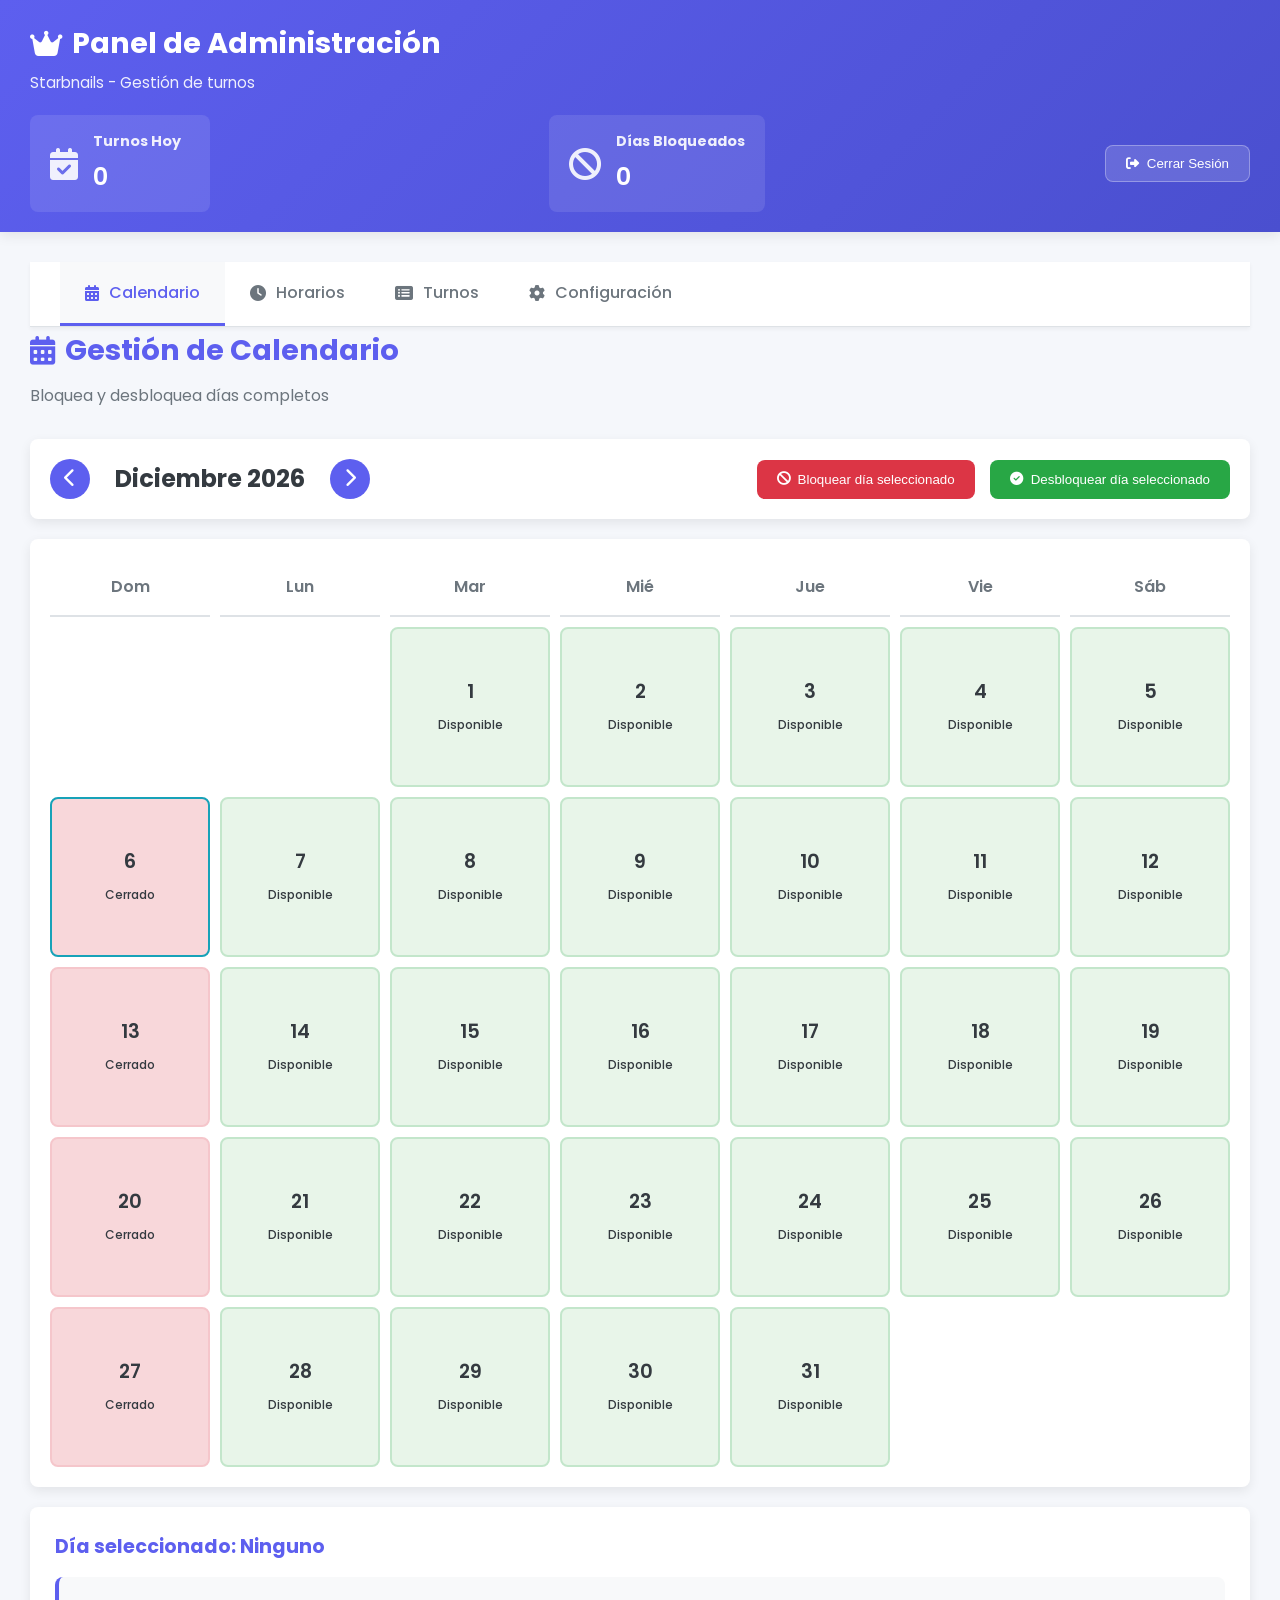
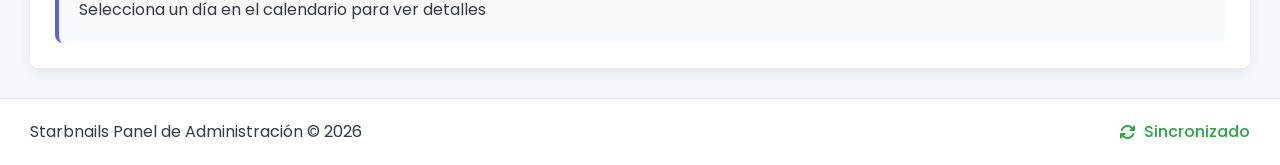
==== StarBnails/admin/admin.html @ 7f87d4b9 "Add files via upload" ====
<!DOCTYPE html>
<html lang="es">
<head>
    <meta charset="UTF-8">
    <meta name="viewport" content="width=device-width, initial-scale=1.0">
    <title>Starbnails - Panel de Administración</title>
    <link rel="stylesheet" href="admin.css">
    <link rel="stylesheet" href="https://cdnjs.cloudflare.com/ajax/libs/font-awesome/6.4.0/css/all.min.css">
    <link href="https://fonts.googleapis.com/css2?family=Poppins:wght@300;400;500;600;700&display=swap" rel="stylesheet">
</head>
<body>
    <div class="admin-container">
        <!-- Header del Panel Admin -->
        <header class="admin-header">
            <div class="admin-logo">
                <h1><i class="fas fa-crown"></i> Panel de Administración</h1>
                <p>Starbnails - Gestión de turnos</p>
            </div>
            <div class="admin-info">
                <div class="info-card">
                    <i class="fas fa-calendar-check"></i>
                    <div>
                        <h4>Turnos Hoy</h4>
                        <p id="today-bookings">0</p>
                    </div>
                </div>
                <div class="info-card">
                    <i class="fas fa-ban"></i>
                    <div>
                        <h4>Días Bloqueados</h4>
                        <p id="blocked-days-count">0</p>
                    </div>
                </div>
                <button id="logout-btn" class="btn-logout">
                    <i class="fas fa-sign-out-alt"></i> Cerrar Sesión
                </button>
            </div>
        </header>

        <!-- Contenido Principal -->
        <main class="admin-main">
            <!-- Navegación -->
            <nav class="admin-nav">
                <ul>
                    <li><a href="#calendar-section" class="nav-link active" data-section="calendar"><i class="fas fa-calendar-alt"></i> Calendario</a></li>
                    <li><a href="#hours-section" class="nav-link" data-section="hours"><i class="fas fa-clock"></i> Horarios</a></li>
                    <li><a href="#bookings-section" class="nav-link" data-section="bookings"><i class="fas fa-list-alt"></i> Turnos</a></li>
                    <li><a href="#settings-section" class="nav-link" data-section="settings"><i class="fas fa-cog"></i> Configuración</a></li>
                </ul>
            </nav>

            <!-- Sección del Calendario -->
            <section id="calendar-section" class="admin-section active">
                <div class="section-header">
                    <h2><i class="fas fa-calendar-alt"></i> Gestión de Calendario</h2>
                    <p>Bloquea y desbloquea días completos</p>
                </div>
                
                <div class="calendar-admin-controls">
                    <div class="month-navigation">
                        <button id="admin-prev-month"><i class="fas fa-chevron-left"></i></button>
                        <h3 id="admin-current-month">Mes actual</h3>
                        <button id="admin-next-month"><i class="fas fa-chevron-right"></i></button>
                    </div>
                    <div class="calendar-actions">
                        <button id="block-day-btn" class="btn-action btn-danger">
                            <i class="fas fa-ban"></i> Bloquear día seleccionado
                        </button>
                        <button id="unblock-day-btn" class="btn-action btn-success">
                            <i class="fas fa-check-circle"></i> Desbloquear día seleccionado
                        </button>
                    </div>
                </div>
                
                <div class="admin-calendar" id="admin-calendar"></div>
                
                <div class="selected-day-admin">
                    <h4>Día seleccionado: <span id="admin-selected-day">Ninguno</span></h4>
                    <div class="day-details" id="admin-day-details">
                        <p>Selecciona un día en el calendario para ver detalles</p>
                    </div>
                </div>
            </section>

            <!-- Sección de Horarios -->
            <section id="hours-section" class="admin-section">
                <div class="section-header">
                    <h2><i class="fas fa-clock"></i> Gestión de Horarios</h2>
                    <p>Configura los horarios disponibles por día</p>
                </div>
                
                <div class="hours-management">
                    <div class="day-selector">
                        <h3>Selecciona un día</h3>
                        <div class="day-buttons">
                            <button class="day-btn active" data-day="monday">Lunes</button>
                            <button class="day-btn" data-day="tuesday">Martes</button>
                            <button class="day-btn" data-day="wednesday">Miércoles</button>
                            <button class="day-btn" data-day="thursday">Jueves</button>
                            <button class="day-btn" data-day="friday">Viernes</button>
                            <button class="day-btn" data-day="saturday">Sábado</button>
                            <button class="day-btn" data-day="sunday">Domingo</button>
                        </div>
                    </div>
                    
                    <div class="hours-editor">
                        <div class="current-day-info">
                            <h4>Horarios para: <span id="current-day-name">Lunes</span></h4>
                            <p id="current-day-status" class="status-open">Abierto</p>
                        </div>
                        
                        <div class="hours-list-container">
                            <h5>Horarios configurados:</h5>
                            <div class="hours-list" id="hours-list">
                                <!-- Los horarios se cargarán aquí -->
                            </div>
                        </div>
                        
                        <div class="add-hour-form">
                            <h5>Agregar nuevo horario</h5>
                            <div class="form-row">
                                <div class="form-group">
                                    <label for="hour-input">Hora (HH:MM)</label>
                                    <input type="time" id="hour-input" step="1800" value="09:00">
                                </div>
                                <button id="add-hour-btn" class="btn-action btn-primary">
                                    <i class="fas fa-plus"></i> Agregar horario
                                </button>
                            </div>
                            <p class="form-help">Los horarios deben tener al menos 30 minutos de diferencia</p>
                        </div>
                    </div>
                </div>
            </section>

            <!-- Sección de Turnos -->
            <section id="bookings-section" class="admin-section">
                <div class="section-header">
                    <h2><i class="fas fa-list-alt"></i> Gestión de Turnos</h2>
                    <p>Visualiza y gestiona todos los turnos reservados</p>
                </div>
                
                <div class="bookings-controls">
                    <div class="filter-controls">
                        <div class="form-group">
                            <label for="filter-date">Filtrar por fecha:</label>
                            <input type="date" id="filter-date">
                        </div>
                        <button id="clear-filter" class="btn-secondary">
                            <i class="fas fa-times"></i> Limpiar filtro
                        </button>
                    </div>
                    <div class="stats-info">
                        <p>Total de turnos: <span id="total-bookings">0</span></p>
                    </div>
                </div>
                
                <div class="bookings-table-container">
                    <table class="bookings-table">
                        <thead>
                            <tr>
                                <th>Nombre</th>
                                <th>Fecha</th>
                                <th>Horario</th>
                                <th>Reservado el</th>
                                <th>Acciones</th>
                            </tr>
                        </thead>
                        <tbody id="bookings-table-body">
                            <!-- Los turnos se cargarán aquí -->
                        </tbody>
                    </table>
                    <div id="no-bookings-message" class="empty-state">
                        <i class="fas fa-calendar-times"></i>
                        <p>No hay turnos reservados</p>
                    </div>
                </div>
            </section>

            <!-- Sección de Configuración -->
            <section id="settings-section" class="admin-section">
                <div class="section-header">
                    <h2><i class="fas fa-cog"></i> Configuración del Sistema</h2>
                    <p>Ajustes generales de la aplicación</p>
                </div>
                
                <div class="settings-container">
                    <div class="settings-card">
                        <h3><i class="fab fa-whatsapp"></i> Configuración de WhatsApp</h3>
                        <div class="form-group">
                            <label for="whatsapp-number">Número de WhatsApp</label>
                            <input type="text" id="whatsapp-number" placeholder="+5491112345678">
                            <p class="form-help">Número al que se enviarán los mensajes de confirmación</p>
                        </div>
                        <button id="save-whatsapp-btn" class="btn-action btn-primary">
                            <i class="fas fa-save"></i> Guardar número
                        </button>
                    </div>
                    
                    <div class="settings-card">
                        <h3><i class="fas fa-map-marker-alt"></i> Configuración de Ubicación</h3>
                        <div class="form-group">
                            <label for="location-address">Dirección del local</label>
                            <input type="text" id="location-address" placeholder="Av. Corrientes 1234, Buenos Aires">
                            <p class="form-help">Dirección que aparecerá en Google Maps</p>
                        </div>
                        <button id="save-location-btn" class="btn-action btn-primary">
                            <i class="fas fa-save"></i> Guardar ubicación
                        </button>
                    </div>
                    
                    <div class="settings-card">
                        <h3><i class="fas fa-exclamation-triangle"></i> Acciones Peligrosas</h3>
                        <div class="danger-actions">
                            <button id="clear-data-btn" class="btn-action btn-danger">
                                <i class="fas fa-trash"></i> Eliminar todos los datos
                            </button>
                            <button id="reset-settings-btn" class="btn-action btn-warning">
                                <i class="fas fa-redo"></i> Restaurar ajustes por defecto
                            </button>
                        </div>
                        <p class="warning-text">¡Estas acciones no se pueden deshacer!</p>
                    </div>
                </div>
            </section>
        </main>

        <!-- Footer del Admin -->
        <footer class="admin-footer">
            <p>Starbnails Panel de Administración &copy; <span id="admin-current-year"></span></p>
            <p class="sync-status">
                <i class="fas fa-sync"></i> 
                <span id="sync-status-text">Sincronizado</span>
            </p>
        </footer>
    </div>

    <!-- Modal de confirmación -->
    <div id="confirm-modal" class="modal">
        <div class="modal-content">
            <h3 id="modal-title">Confirmar acción</h3>
            <p id="modal-message">¿Estás seguro de que quieres realizar esta acción?</p>
            <div class="modal-actions">
                <button id="modal-confirm" class="btn-primary">Confirmar</button>
                <button id="modal-cancel" class="btn-secondary">Cancelar</button>
            </div>
        </div>
    </div>

    <!-- Scripts -->
    <script src="../shared/storage.js"></script>
    <script src="../shared/realtime.js"></script>
    <script src="admin.js"></script>
</body>
</html>
---- StarBnails/admin/admin.css ----
/* Reset y estilos base */
* {
    margin: 0;
    padding: 0;
    box-sizing: border-box;
}

:root {
    --admin-primary: #5d5fef;
    --admin-secondary: #6c757d;
    --admin-success: #28a745;
    --admin-danger: #dc3545;
    --admin-warning: #ffc107;
    --admin-info: #17a2b8;
    --admin-light: #f8f9fa;
    --admin-dark: #343a40;
    --admin-border: #dee2e6;
    --admin-shadow: 0 4px 12px rgba(0, 0, 0, 0.08);
    --admin-radius: 8px;
    --transition: all 0.3s ease;
}

body {
    font-family: 'Poppins', sans-serif;
    background-color: #f5f7fb;
    color: var(--admin-dark);
    line-height: 1.6;
    min-height: 100vh;
}

.admin-container {
    display: flex;
    flex-direction: column;
    min-height: 100vh;
    max-width: 100%;
}

/* Header del Admin */
.admin-header {
    background: linear-gradient(135deg, var(--admin-primary), #4a4fcf);
    color: white;
    padding: 20px 30px;
    box-shadow: var(--admin-shadow);
}

.admin-logo h1 {
    font-size: 1.8rem;
    margin-bottom: 5px;
    display: flex;
    align-items: center;
    gap: 10px;
}

.admin-logo p {
    opacity: 0.9;
    font-size: 0.95rem;
}

.admin-info {
    display: flex;
    justify-content: space-between;
    align-items: center;
    margin-top: 20px;
    flex-wrap: wrap;
    gap: 20px;
}

.info-card {
    display: flex;
    align-items: center;
    gap: 15px;
    background: rgba(255, 255, 255, 0.1);
    padding: 15px 20px;
    border-radius: var(--admin-radius);
    min-width: 180px;
}

.info-card i {
    font-size: 2rem;
    opacity: 0.9;
}

.info-card h4 {
    font-size: 0.9rem;
    opacity: 0.9;
    margin-bottom: 5px;
}

.info-card p {
    font-size: 1.5rem;
    font-weight: 600;
}

.btn-logout {
    background: rgba(255, 255, 255, 0.15);
    color: white;
    border: 1px solid rgba(255, 255, 255, 0.3);
    padding: 10px 20px;
    border-radius: var(--admin-radius);
    cursor: pointer;
    font-weight: 500;
    display: flex;
    align-items: center;
    gap: 8px;
    transition: var(--transition);
}

.btn-logout:hover {
    background: rgba(255, 255, 255, 0.25);
}

/* Navegación */
.admin-nav {
    background: white;
    border-bottom: 1px solid var(--admin-border);
    padding: 0 30px;
    box-shadow: 0 2px 4px rgba(0, 0, 0, 0.05);
}

.admin-nav ul {
    display: flex;
    list-style: none;
    overflow-x: auto;
}

.admin-nav li {
    flex-shrink: 0;
}

.nav-link {
    display: block;
    padding: 18px 25px;
    color: var(--admin-secondary);
    text-decoration: none;
    font-weight: 500;
    border-bottom: 3px solid transparent;
    transition: var(--transition);
    display: flex;
    align-items: center;
    gap: 10px;
}

.nav-link:hover {
    color: var(--admin-primary);
    background-color: #f8f9fa;
}

.nav-link.active {
    color: var(--admin-primary);
    border-bottom-color: var(--admin-primary);
    background-color: #f8f9fa;
}

/* Secciones principales */
.admin-main {
    flex: 1;
    padding: 30px;
}

.admin-section {
    display: none;
    animation: fadeIn 0.3s ease;
}

.admin-section.active {
    display: block;
}

@keyframes fadeIn {
    from { opacity: 0; transform: translateY(10px); }
    to { opacity: 1; transform: translateY(0); }
}

.section-header {
    margin-bottom: 30px;
}

.section-header h2 {
    color: var(--admin-primary);
    font-size: 1.8rem;
    margin-bottom: 10px;
    display: flex;
    align-items: center;
    gap: 10px;
}

.section-header p {
    color: var(--admin-secondary);
}

/* Calendario Admin */
.calendar-admin-controls {
    background: white;
    padding: 20px;
    border-radius: var(--admin-radius);
    margin-bottom: 20px;
    box-shadow: var(--admin-shadow);
    display: flex;
    justify-content: space-between;
    align-items: center;
    flex-wrap: wrap;
    gap: 20px;
}

.month-navigation {
    display: flex;
    align-items: center;
    gap: 20px;
}

.month-navigation h3 {
    color: var(--admin-dark);
    font-size: 1.5rem;
    min-width: 200px;
    text-align: center;
}

.month-navigation button {
    background: var(--admin-primary);
    color: white;
    border: none;
    width: 40px;
    height: 40px;
    border-radius: 50%;
    cursor: pointer;
    font-size: 1.2rem;
    transition: var(--transition);
}

.month-navigation button:hover {
    background: #4a4fcf;
    transform: scale(1.05);
}

.calendar-actions {
    display: flex;
    gap: 15px;
    flex-wrap: wrap;
}

.btn-action {
    padding: 12px 20px;
    border: none;
    border-radius: var(--admin-radius);
    font-weight: 500;
    cursor: pointer;
    transition: var(--transition);
    display: flex;
    align-items: center;
    gap: 8px;
}

.btn-primary {
    background: var(--admin-primary);
    color: white;
}

.btn-primary:hover {
    background: #4a4fcf;
    transform: translateY(-2px);
    box-shadow: var(--admin-shadow);
}

.btn-danger {
    background: var(--admin-danger);
    color: white;
}

.btn-danger:hover {
    background: #c82333;
    transform: translateY(-2px);
    box-shadow: var(--admin-shadow);
}

.btn-success {
    background: var(--admin-success);
    color: white;
}

.btn-success:hover {
    background: #218838;
    transform: translateY(-2px);
    box-shadow: var(--admin-shadow);
}

.btn-warning {
    background: var(--admin-warning);
    color: var(--admin-dark);
}

.btn-warning:hover {
    background: #e0a800;
    transform: translateY(-2px);
    box-shadow: var(--admin-shadow);
}

.btn-secondary {
    background: white;
    color: var(--admin-secondary);
    border: 1px solid var(--admin-border);
}

.btn-secondary:hover {
    background: #f8f9fa;
    transform: translateY(-2px);
    box-shadow: var(--admin-shadow);
}

/* Calendario */
.admin-calendar {
    display: grid;
    grid-template-columns: repeat(7, 1fr);
    gap: 10px;
    background: white;
    padding: 20px;
    border-radius: var(--admin-radius);
    margin-bottom: 20px;
    box-shadow: var(--admin-shadow);
}

.admin-weekday {
    text-align: center;
    font-weight: 600;
    color: var(--admin-secondary);
    padding: 15px 0;
    border-bottom: 2px solid var(--admin-border);
}

.admin-day {
    aspect-ratio: 1;
    display: flex;
    flex-direction: column;
    justify-content: center;
    align-items: center;
    border-radius: 8px;
    cursor: pointer;
    transition: var(--transition);
    border: 2px solid transparent;
    padding: 10px;
    position: relative;
}

.admin-day:hover:not(.admin-empty) {
    transform: translateY(-3px);
    box-shadow: var(--admin-shadow);
}

.admin-day-number {
    font-size: 1.2rem;
    font-weight: 600;
    margin-bottom: 5px;
}

.admin-day-status {
    font-size: 0.75rem;
    padding: 2px 6px;
    border-radius: 10px;
    font-weight: 500;
}

.admin-empty {
    visibility: hidden;
}

.admin-available {
    background-color: #e8f5e9;
    border-color: #c3e6cb;
}

.admin-selected {
    background-color: var(--admin-primary);
    color: white;
    border-color: var(--admin-primary);
}

.admin-selected .admin-day-status {
    background-color: rgba(255, 255, 255, 0.2);
    color: white;
}

.admin-blocked {
    background-color: #f8d7da;
    border-color: #f5c6cb;
    cursor: not-allowed;
}

.admin-booked {
    background-color: #fff3cd;
    border-color: #ffeaa7;
}

.admin-today {
    border-color: var(--admin-info) !important;
}

/* Día seleccionado */
.selected-day-admin {
    background: white;
    padding: 25px;
    border-radius: var(--admin-radius);
    box-shadow: var(--admin-shadow);
}

.selected-day-admin h4 {
    color: var(--admin-primary);
    margin-bottom: 15px;
    font-size: 1.2rem;
}

.day-details {
    background: #f8f9fa;
    padding: 20px;
    border-radius: var(--admin-radius);
    border-left: 4px solid var(--admin-primary);
}

/* Gestión de horarios */
.hours-management {
    display: grid;
    grid-template-columns: 300px 1fr;
    gap: 30px;
    background: white;
    padding: 25px;
    border-radius: var(--admin-radius);
    box-shadow: var(--admin-shadow);
}

.day-selector h3 {
    margin-bottom: 15px;
    color: var(--admin-dark);
}

.day-buttons {
    display: flex;
    flex-direction: column;
    gap: 10px;
}

.day-btn {
    padding: 15px;
    border: 1px solid var(--admin-border);
    background: white;
    border-radius: var(--admin-radius);
    cursor: pointer;
    font-weight: 500;
    text-align: left;
    transition: var(--transition);
}

.day-btn:hover {
    background: #f8f9fa;
    border-color: var(--admin-primary);
}

.day-btn.active {
    background: var(--admin-primary);
    color: white;
    border-color: var(--admin-primary);
}

.hours-editor {
    padding: 10px;
}

.current-day-info {
    display: flex;
    justify-content: space-between;
    align-items: center;
    margin-bottom: 25px;
    padding-bottom: 15px;
    border-bottom: 1px solid var(--admin-border);
}

.current-day-info h4 {
    color: var(--admin-dark);
    font-size: 1.3rem;
}

.status-open {
    color: var(--admin-success);
    background: #d4edda;
    padding: 5px 12px;
    border-radius: 20px;
    font-size: 0.9rem;
    font-weight: 500;
}

.status-closed {
    color: var(--admin-danger);
    background: #f8d7da;
    padding: 5px 12px;
    border-radius: 20px;
    font-size: 0.9rem;
    font-weight: 500;
}

.hours-list-container {
    margin-bottom: 30px;
}

.hours-list-container h5 {
    margin-bottom: 15px;
    color: var(--admin-secondary);
}

.hours-list {
    display: flex;
    flex-wrap: wrap;
    gap: 10px;
    min-height: 60px;
    background: #f8f9fa;
    padding: 20px;
    border-radius: var(--admin-radius);
    border: 1px dashed var(--admin-border);
}

.hour-item {
    background: white;
    padding: 10px 15px;
    border-radius: 6px;
    border: 1px solid var(--admin-border);
    display: flex;
    align-items: center;
    gap: 10px;
    font-weight: 500;
}

.hour-item .remove-hour {
    color: var(--admin-danger);
    background: none;
    border: none;
    cursor: pointer;
    font-size: 0.9rem;
    opacity: 0.7;
    transition: var(--transition);
}

.hour-item .remove-hour:hover {
    opacity: 1;
}

.add-hour-form {
    background: #f8f9fa;
    padding: 20px;
    border-radius: var(--admin-radius);
}

.add-hour-form h5 {
    margin-bottom: 15px;
    color: var(--admin-secondary);
}

.form-row {
    display: flex;
    gap: 15px;
    align-items: flex-end;
    margin-bottom: 10px;
}

.form-group {
    flex: 1;
}

.form-group label {
    display: block;
    margin-bottom: 8px;
    font-weight: 500;
    color: var(--admin-secondary);
}

.form-group input {
    width: 100%;
    padding: 12px 15px;
    border: 1px solid var(--admin-border);
    border-radius: var(--admin-radius);
    font-size: 1rem;
    transition: var(--transition);
}

.form-group input:focus {
    outline: none;
    border-color: var(--admin-primary);
    box-shadow: 0 0 0 3px rgba(93, 95, 239, 0.2);
}

.form-help {
    font-size: 0.85rem;
    color: var(--admin-secondary);
    margin-top: 10px;
}

/* Gestión de turnos */
.bookings-controls {
    display: flex;
    justify-content: space-between;
    align-items: center;
    flex-wrap: wrap;
    gap: 20px;
    margin-bottom: 25px;
    padding: 20px;
    background: white;
    border-radius: var(--admin-radius);
    box-shadow: var(--admin-shadow);
}

.filter-controls {
    display: flex;
    gap: 15px;
    align-items: flex-end;
}

.stats-info p {
    font-weight: 500;
    color: var(--admin-dark);
}

.stats-info span {
    color: var(--admin-primary);
    font-weight: 600;
    font-size: 1.2rem;
}

.bookings-table-container {
    background: white;
    border-radius: var(--admin-radius);
    box-shadow: var(--admin-shadow);
    overflow: hidden;
    min-height: 400px;
}

.bookings-table {
    width: 100%;
    border-collapse: collapse;
}

.bookings-table thead {
    background: var(--admin-primary);
    color: white;
}

.bookings-table th {
    padding: 18px 15px;
    text-align: left;
    font-weight: 500;
}

.bookings-table tbody tr {
    border-bottom: 1px solid var(--admin-border);
    transition: var(--transition);
}

.bookings-table tbody tr:hover {
    background-color: #f8f9fa;
}

.bookings-table td {
    padding: 15px;
}

.bookings-table .actions {
    display: flex;
    gap: 8px;
}

.btn-icon {
    width: 36px;
    height: 36px;
    border-radius: 50%;
    border: none;
    cursor: pointer;
    display: flex;
    align-items: center;
    justify-content: center;
    transition: var(--transition);
}

.btn-icon-danger {
    background: #f8d7da;
    color: var(--admin-danger);
}

.btn-icon-danger:hover {
    background: var(--admin-danger);
    color: white;
}

.empty-state {
    display: flex;
    flex-direction: column;
    align-items: center;
    justify-content: center;
    padding: 60px 20px;
    color: var(--admin-secondary);
    text-align: center;
}

.empty-state i {
    font-size: 3rem;
    margin-bottom: 20px;
    opacity: 0.5;
}

/* Configuración */
.settings-container {
    display: grid;
    grid-template-columns: repeat(auto-fit, minmax(350px, 1fr));
    gap: 25px;
}

.settings-card {
    background: white;
    padding: 25px;
    border-radius: var(--admin-radius);
    box-shadow: var(--admin-shadow);
}

.settings-card h3 {
    color: var(--admin-primary);
    margin-bottom: 20px;
    font-size: 1.3rem;
    display: flex;
    align-items: center;
    gap: 10px;
}

.danger-actions {
    display: flex;
    flex-direction: column;
    gap: 15px;
    margin-bottom: 15px;
}

.warning-text {
    color: var(--admin-danger);
    font-size: 0.9rem;
    font-weight: 500;
    text-align: center;
}

/* Footer del Admin */
.admin-footer {
    background: white;
    padding: 20px 30px;
    border-top: 1px solid var(--admin-border);
    display: flex;
    justify-content: space-between;
    align-items: center;
    flex-wrap: wrap;
    gap: 15px;
}

.sync-status {
    display: flex;
    align-items: center;
    gap: 8px;
    color: var(--admin-success);
    font-weight: 500;
}

/* Modal */
.modal {
    display: none;
    position: fixed;
    top: 0;
    left: 0;
    width: 100%;
    height: 100%;
    background: rgba(0, 0, 0, 0.5);
    z-index: 1000;
    justify-content: center;
    align-items: center;
}

.modal.active {
    display: flex;
}

.modal-content {
    background: white;
    padding: 30px;
    border-radius: var(--admin-radius);
    max-width: 500px;
    width: 90%;
    box-shadow: 0 10px 30px rgba(0, 0, 0, 0.2);
    animation: modalAppear 0.3s ease;
}

@keyframes modalAppear {
    from { opacity: 0; transform: scale(0.9); }
    to { opacity: 1; transform: scale(1); }
}

.modal-actions {
    display: flex;
    gap: 15px;
    margin-top: 25px;
}

/* Responsive */
@media (max-width: 992px) {
    .hours-management {
        grid-template-columns: 1fr;
    }
    
    .settings-container {
        grid-template-columns: 1fr;
    }
}

@media (max-width: 768px) {
    .admin-header {
        padding: 20px;
    }
    
    .admin-info {
        flex-direction: column;
        align-items: flex-start;
    }
    
    .admin-nav ul {
        flex-wrap: nowrap;
        overflow-x: auto;
    }
    
    .admin-main {
        padding: 20px;
    }
    
    .calendar-admin-controls {
        flex-direction: column;
        align-items: stretch;
    }
    
    .calendar-actions {
        flex-direction: column;
    }
    
    .bookings-controls {
        flex-direction: column;
        align-items: stretch;
    }
    
    .bookings-table {
        display: block;
        overflow-x: auto;
    }
    
    .admin-calendar {
        gap: 5px;
        padding: 15px;
    }
    
    .admin-day {
        padding: 5px;
    }
    
    .form-row {
        flex-direction: column;
    }
}

@media (max-width: 480px) {
    .admin-logo h1 {
        font-size: 1.5rem;
    }
    
    .info-card {
        min-width: 100%;
    }
    
    .section-header h2 {
        font-size: 1.5rem;
    }
    
    .admin-footer {
        flex-direction: column;
        text-align: center;
    }
}
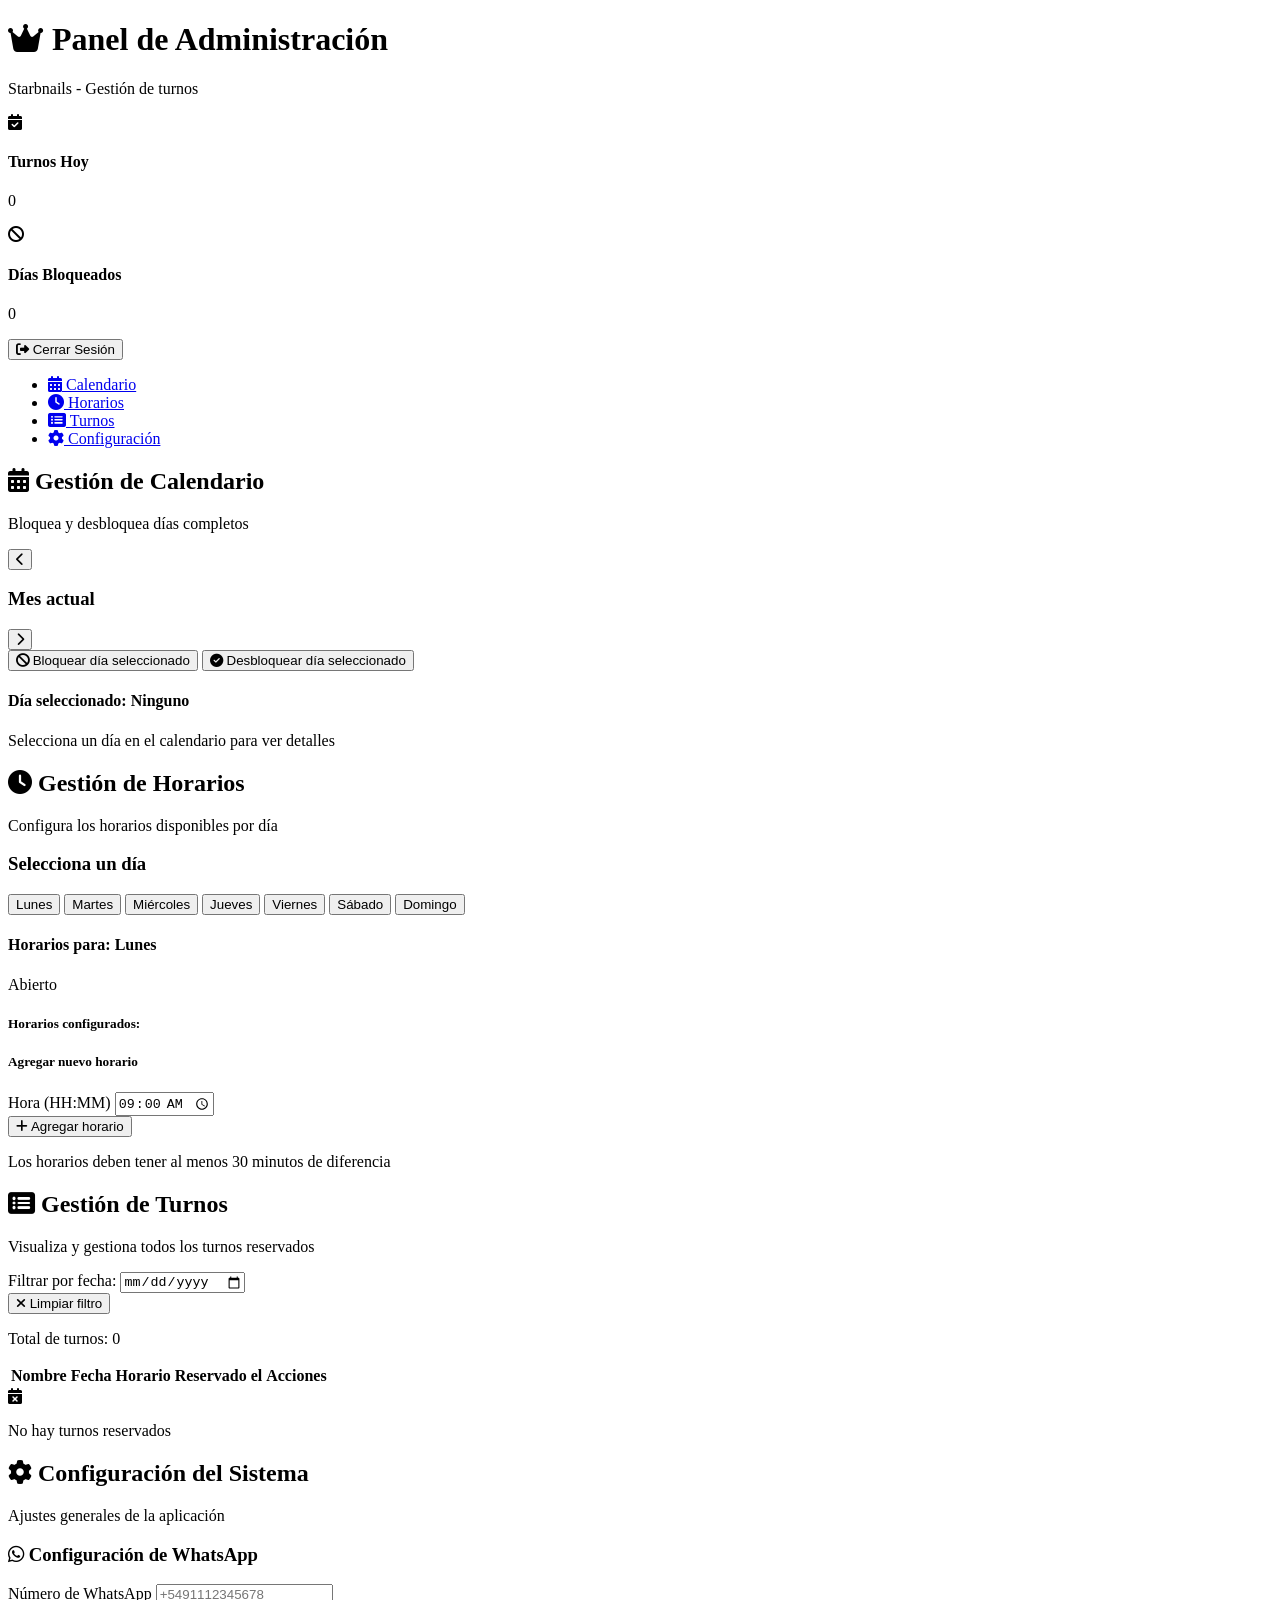
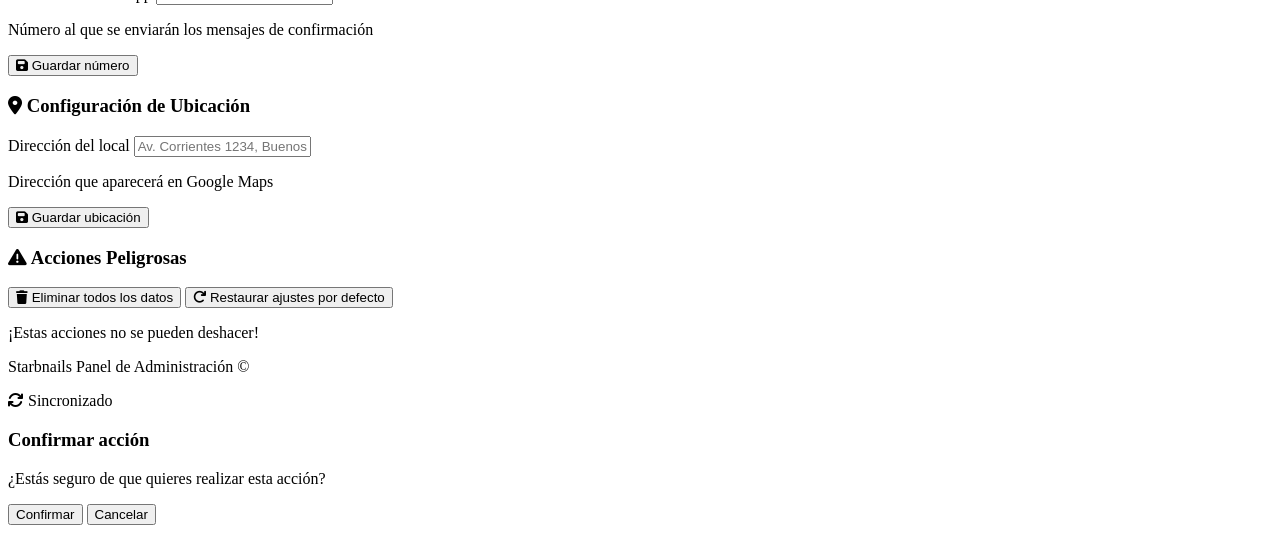
==== commit 6e6cdd3a: "Add files via upload" ====
--- a/StarBnails/admin/admin.html
+++ b/StarBnails/admin/admin.html
@@ -4,7 +4,8 @@
     <meta charset="UTF-8">
     <meta name="viewport" content="width=device-width, initial-scale=1.0">
     <title>Starbnails - Panel de Administración</title>
-    <link rel="stylesheet" href="admin.css">
+    <!-- CSS con rutas absolutas -->
+    <link rel="stylesheet" href="/admin/admin.css">
     <link rel="stylesheet" href="https://cdnjs.cloudflare.com/ajax/libs/font-awesome/6.4.0/css/all.min.css">
     <link href="https://fonts.googleapis.com/css2?family=Poppins:wght@300;400;500;600;700&display=swap" rel="stylesheet">
 </head>
@@ -247,9 +248,9 @@
         </div>
     </div>
 
-    <!-- Scripts -->
-    <script src="../shared/storage.js"></script>
-    <script src="../shared/realtime.js"></script>
-    <script src="admin.js"></script>
+    <!-- Scripts con rutas ABSOLUTAS para GitHub Pages -->
+    <script src="/shared/storage.js"></script>
+    <script src="/shared/realtime.js"></script>
+    <script src="/admin/admin.js"></script>
 </body>
 </html>
